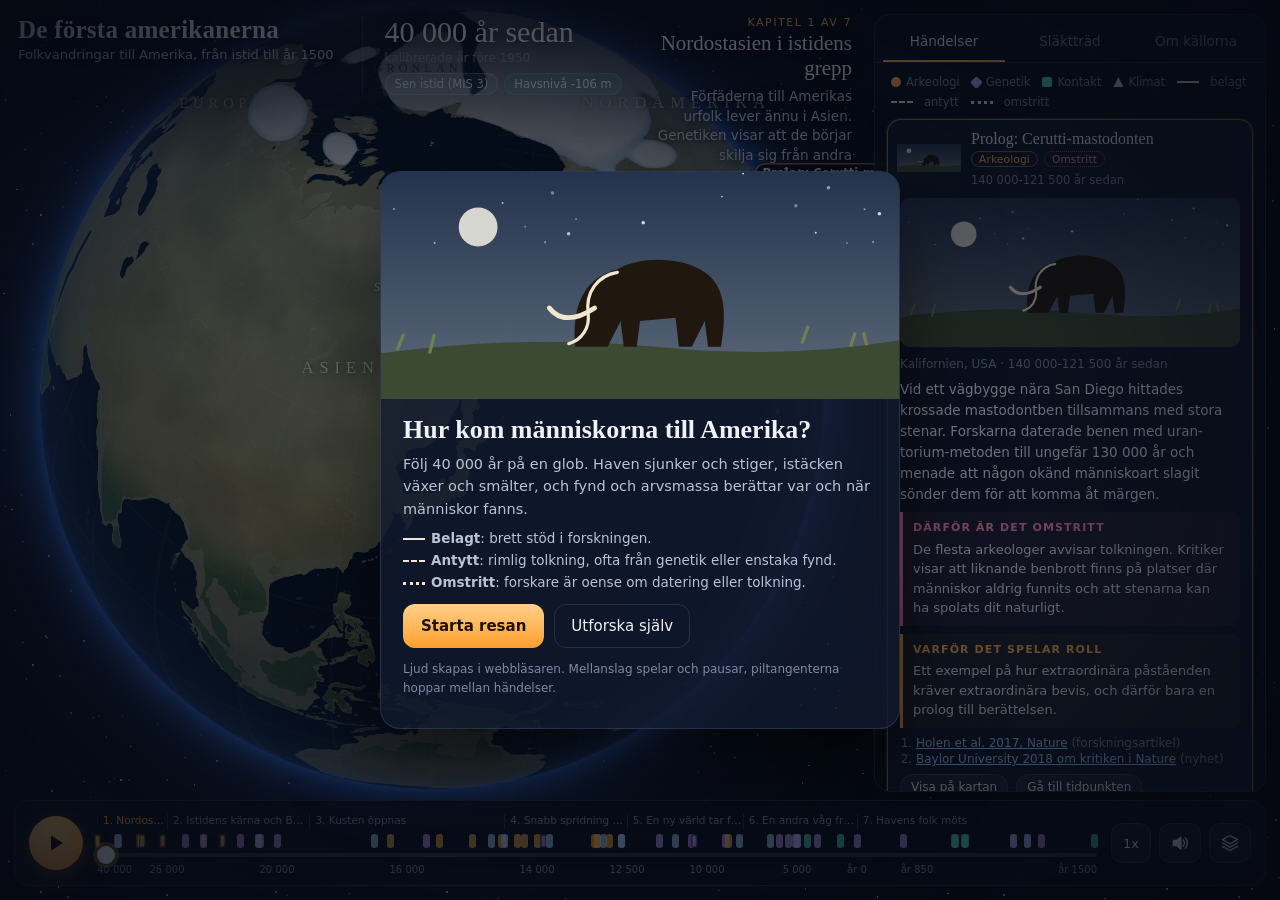
==== forsta-amerikanerna/index.html @ 3201d4d5 "Add "De första amerikanerna": interactive globe and timeline of the peopling of the Americas A self-" ====
<!doctype html>
<html lang="sv">
<head>
  <meta charset="utf-8">
  <meta name="viewport" content="width=device-width, initial-scale=1, viewport-fit=cover">
  <title>De första amerikanerna - folkvandringar till Amerika från istid till år 1500</title>
  <meta name="description" content="Interaktiv glob och tidslinje: hur människor kom till Amerika enligt arkeologi och genetik, från de äldsta omstridda spåren till år 1500.">
  <meta name="theme-color" content="#060a14">
  <link rel="stylesheet" href="css/style.css">
</head>
<body>
  <div id="stage" aria-hidden="true">
    <canvas id="globe"></canvas>
    <canvas id="overlay"></canvas>
  </div>
  <div id="nogl" class="nogl" hidden>
    <p>Den här webbläsaren kan inte visa globen (WebGL saknas). Tidslinjen, händelserna och släktträdet fungerar ändå.</p>
  </div>

  <header id="hud">
    <div class="brand">
      <h1>De första amerikanerna</h1>
      <p class="sub">Folkvandringar till Amerika, från istid till år 1500</p>
    </div>
    <div class="now" aria-live="off">
      <div class="now-big" id="nowBig">40 000 år sedan</div>
      <div class="now-small" id="nowSmall"></div>
      <div class="chips">
        <span class="chip" id="climateChip">Istid</span>
        <span class="chip sea" id="seaChip" title="Havsnivå jämfört med i dag (global medelnivå, förenklad kurva)">Hav -75 m</span>
      </div>
    </div>
    <div class="chapter" id="chapterBox">
      <div class="chapter-k" id="chapterNo">Kapitel 1 av 7</div>
      <div class="chapter-title" id="chapterTitle"></div>
      <p class="chapter-lead" id="chapterLead"></p>
    </div>
  </header>

  <aside id="panel" aria-label="Händelser, släktträd och källor">
    <div class="grip" id="grip" role="button" tabindex="0" aria-label="Visa eller dölj panelen"><span></span></div>
    <nav class="tabs" role="tablist">
      <button role="tab" id="tab-events" aria-selected="true" aria-controls="pane-events">Händelser</button>
      <button role="tab" id="tab-tree" aria-selected="false" aria-controls="pane-tree">Släktträd</button>
      <button role="tab" id="tab-about" aria-selected="false" aria-controls="pane-about">Om källorna</button>
    </nav>
    <section id="pane-events" role="tabpanel" aria-labelledby="tab-events" class="pane">
      <div class="legend-mini" id="legendMini"></div>
      <ol class="cards" id="cards"></ol>
    </section>
    <section id="pane-tree" role="tabpanel" aria-labelledby="tab-tree" class="pane" hidden>
      <p class="pane-intro">Släktträdet bygger på forntida och nutida arvsmassa. Linjerna växer fram i takt med tiden. Pilar visar inblandning mellan grupper. Heldragen linje = belagt, streckad = antytt, prickad = omstritt.</p>
      <div id="tree"></div>
      <div id="treeNotes" class="tree-notes"></div>
    </section>
    <section id="pane-about" role="tabpanel" aria-labelledby="tab-about" class="pane" hidden>
      <div id="about"></div>
    </section>
  </aside>

  <footer id="dock">
    <button id="play" class="play" aria-label="Spela upp">
      <svg viewBox="0 0 24 24" class="i-play"><path d="M7 4.5v15l12-7.5z"/></svg>
      <svg viewBox="0 0 24 24" class="i-pause"><path d="M6.5 4.5h4v15h-4zM13.5 4.5h4v15h-4z"/></svg>
    </button>
    <div class="timeline">
      <div class="chapter-band" id="chapterBand"></div>
      <div class="markers" id="markers"></div>
      <input type="range" id="scrub" min="0" max="10000" step="1" value="0" aria-label="Tid">
      <div class="ticks" id="ticks"></div>
    </div>
    <div class="controls">
      <button id="speed" class="ctl" aria-label="Uppspelningshastighet">1x</button>
      <button id="sound" class="ctl" aria-pressed="true" aria-label="Ljud">
        <svg viewBox="0 0 24 24"><path d="M4 9h4l5-4v14l-5-4H4z"/><path class="w" d="M16 8.5c1.6 1.6 1.6 5.4 0 7M18.5 6c3 3 3 9 0 12"/></svg>
      </button>
      <button id="layersBtn" class="ctl" aria-haspopup="true" aria-expanded="false" aria-label="Lager">
        <svg viewBox="0 0 24 24"><path d="M12 3l9 5-9 5-9-5zM3 12l9 5 9-5M3 16l9 5 9-5"/></svg>
      </button>
      <button id="follow" class="ctl follow" hidden aria-label="Följ berättelsen">Följ</button>
    </div>
  </footer>

  <div id="layers" class="popover" hidden>
    <div class="pop-title">Visa på kartan</div>
    <label><input type="checkbox" data-layer="arkeologi" checked> <i class="k k-ark"></i> Arkeologi</label>
    <label><input type="checkbox" data-layer="genetik" checked> <i class="k k-gen"></i> Genetik</label>
    <label><input type="checkbox" data-layer="kontakt" checked> <i class="k k-kon"></i> Sena kontakter</label>
    <label><input type="checkbox" data-layer="miljo" checked> <i class="k k-mil"></i> Klimat och miljö</label>
    <label><input type="checkbox" data-layer="routes" checked> Rutter och pilar</label>
    <label><input type="checkbox" data-layer="ice" checked> Istäcken</label>
    <label><input type="checkbox" data-layer="labels" checked> Namn på kartan</label>
    <label><input type="checkbox" data-layer="grid" checked> Gradnät</label>
    <label><input type="checkbox" data-layer="dwell" checked> Sakta in vid händelser</label>
  </div>

  <div id="intro" class="intro" role="dialog" aria-modal="true" aria-labelledby="introTitle">
    <div class="intro-card">
      <div class="intro-art" id="introArt"></div>
      <h2 id="introTitle">Hur kom människorna till Amerika?</h2>
      <p>Följ 40 000 år på en glob. Haven sjunker och stiger, istäcken växer och smälter, och fynd och arvsmassa berättar var och när människor fanns.</p>
      <ul class="intro-keys">
        <li><span class="st st-belagt"></span><b>Belagt</b>: brett stöd i forskningen.</li>
        <li><span class="st st-antytt"></span><b>Antytt</b>: rimlig tolkning, ofta från genetik eller enstaka fynd.</li>
        <li><span class="st st-omstritt"></span><b>Omstritt</b>: forskare är oense om datering eller tolkning.</li>
      </ul>
      <div class="intro-actions">
        <button id="start" class="primary">Starta resan</button>
        <button id="explore" class="ghost">Utforska själv</button>
      </div>
      <p class="intro-note">Ljud skapas i webbläsaren. Mellanslag spelar och pausar, piltangenterna hoppar mellan händelser.</p>
    </div>
  </div>

  <div id="toast" class="toast" aria-hidden="true"></div>
  <div id="live" class="sr-only" aria-live="polite"></div>

  <script src="data/geo.js"></script>
  <script src="data/events.js"></script>
  <script src="js/time.js"></script>
  <script src="js/ice.js"></script>
  <script src="js/camera.js"></script>
  <script src="js/story.js"></script>
  <script src="js/globe.js"></script>
  <script src="js/overlay.js"></script>
  <script src="js/art.js"></script>
  <script src="js/audio.js"></script>
  <script src="js/tree.js"></script>
  <script src="js/ui.js"></script>
  <script src="js/main.js"></script>
</body>
</html>
---- forsta-amerikanerna/css/style.css ----
/* De första amerikanerna - stil. Inga externa typsnitt: systemets serif och sans. */
:root {
  --bg: #060a14;
  --ink: #eef1f7;
  --ink-2: #b9c3d6;
  --ink-3: #7f8aa3;
  --line: rgba(190, 205, 235, 0.14);
  --glass: rgba(10, 16, 30, 0.72);
  --glass-2: rgba(18, 26, 46, 0.82);
  --amber: #ffb44d;
  --violet: #c4a3ff;
  --teal: #52e3c6;
  --ice: #a8dcff;
  --pink: #ff8fb8;
  --sand: #f1e6cf;
  --serif: "Iowan Old Style", "Palatino Linotype", Palatino, "Book Antiqua", Georgia, serif;
  --sans: system-ui, -apple-system, "Segoe UI", Roboto, "Helvetica Neue", Arial, sans-serif;
  --panel-w: 392px;
  --dock-h: 86px;
  --radius: 16px;
}
* { box-sizing: border-box; }
[hidden] { display: none !important; }
html, body { margin: 0; height: 100%; background: var(--bg); color: var(--ink); font-family: var(--sans); overflow: hidden; }
button { font: inherit; color: inherit; }
a { color: #9fd0ff; }
.sr-only { position: absolute; width: 1px; height: 1px; overflow: hidden; clip: rect(0 0 0 0); white-space: nowrap; }

#stage { position: fixed; inset: 0; touch-action: none; }
body::before { content: ""; position: fixed; left: 0; right: 0; top: 0; height: 170px; z-index: 4; pointer-events: none;
  background: linear-gradient(180deg, rgba(4,7,15,0.78), rgba(4,7,15,0.45) 55%, rgba(4,7,15,0)); }
#stage canvas { position: absolute; inset: 0; width: 100%; height: 100%; display: block; }
#overlay { cursor: grab; }
#overlay.dragging { cursor: grabbing; }
.nogl { position: fixed; left: 20px; top: 40%; max-width: 420px; background: var(--glass); padding: 16px; border-radius: var(--radius); }

/* ---------- HUD ---------- */
#hud {
  position: fixed; left: 18px; top: 16px; right: calc(var(--panel-w) + 36px);
  display: grid; grid-template-columns: auto auto 1fr; gap: 14px 28px; align-items: start;
  pointer-events: none; z-index: 5;
}
.brand h1 { font-family: var(--serif); font-weight: 600; font-size: 25px; letter-spacing: 0.01em; margin: 0; text-shadow: 0 2px 14px rgba(0,0,0,0.8); }
.brand .sub { margin: 3px 0 0; color: var(--ink-2); font-size: 13px; text-shadow: 0 1px 8px rgba(0,0,0,0.9); }
.now { padding-left: 22px; border-left: 1px solid var(--line); }
.now-big { font-family: var(--serif); font-size: 30px; line-height: 1.05; font-variant-numeric: tabular-nums; text-shadow: 0 2px 14px rgba(0,0,0,0.8); white-space: nowrap; }
.now-small { color: var(--ink-3); font-size: 12px; margin-top: 3px; }
.chips { display: flex; gap: 6px; margin-top: 8px; flex-wrap: wrap; }
.chip { font-size: 11.5px; padding: 3px 9px; border-radius: 99px; background: rgba(168,220,255,0.12); border: 1px solid rgba(168,220,255,0.3); color: #d7ecff; white-space: nowrap; }
.chip.warm { background: rgba(255,180,77,0.12); border-color: rgba(255,180,77,0.35); color: #ffe1b3; }
.chip.cool { background: rgba(196,163,255,0.12); border-color: rgba(196,163,255,0.35); color: #e8dcff; }
.chip.sea { background: rgba(82,227,198,0.10); border-color: rgba(82,227,198,0.3); color: #c8fff3; }
.chapter { justify-self: end; max-width: 420px; text-align: right; }
.chapter-k { font-size: 11px; letter-spacing: 0.14em; text-transform: uppercase; color: var(--amber); }
.chapter-title { font-family: var(--serif); font-size: 21px; margin-top: 2px; text-shadow: 0 2px 12px rgba(0,0,0,0.85); }
.chapter-lead { margin: 6px 0 0; font-size: 13.5px; line-height: 1.45; color: var(--ink-2); text-shadow: 0 1px 8px rgba(0,0,0,0.95); }
.chapter.flash .chapter-title { animation: flash 1.6s ease; }
@keyframes flash { 0% { opacity: 0; transform: translateY(6px); } 100% { opacity: 1; transform: none; } }

/* ---------- Panel ---------- */
#panel {
  position: fixed; top: 14px; right: 14px; bottom: calc(var(--dock-h) + 22px); width: var(--panel-w);
  background: var(--glass); backdrop-filter: blur(14px) saturate(1.2); -webkit-backdrop-filter: blur(14px) saturate(1.2);
  border: 1px solid var(--line); border-radius: var(--radius); display: flex; flex-direction: column; z-index: 6;
  box-shadow: 0 20px 60px rgba(0,0,0,0.45);
}
.grip { display: none; }
.tabs { display: flex; gap: 4px; padding: 8px 8px 0; border-bottom: 1px solid var(--line); }
.tabs button { flex: 1; background: none; border: 0; padding: 10px 6px 11px; font-size: 13.5px; color: var(--ink-3); border-bottom: 2px solid transparent; cursor: pointer; }
.tabs button[aria-selected="true"] { color: var(--ink); border-bottom-color: var(--amber); }
.pane { overflow-y: auto; padding: 12px 12px 18px; flex: 1; scrollbar-width: thin; scrollbar-color: rgba(255,255,255,0.2) transparent; }
.pane-intro { font-size: 13px; color: var(--ink-2); line-height: 1.5; margin: 2px 4px 10px; }

.legend-mini { display: flex; flex-wrap: wrap; gap: 6px 12px; font-size: 11.5px; color: var(--ink-3); margin: 0 4px 10px; }
.legend-mini span { display: inline-flex; align-items: center; gap: 5px; }
.k { display: inline-block; width: 10px; height: 10px; border-radius: 50%; vertical-align: -1px; }
.k-ark { background: var(--amber); }
.k-gen { background: var(--violet); transform: rotate(45deg); border-radius: 2px; width: 9px; height: 9px; }
.k-kon { background: var(--teal); border-radius: 2px; }
.k-mil { background: var(--ice); clip-path: polygon(50% 0, 100% 100%, 0 100%); border-radius: 0; }
.st { display: inline-block; width: 22px; height: 0; border-top: 2px solid var(--sand); vertical-align: middle; margin-right: 6px; }
.st-antytt { border-top-style: dashed; }
.st-omstritt { border-top-style: dotted; border-top-width: 3px; }

.cards { list-style: none; margin: 0; padding: 0; display: flex; flex-direction: column; gap: 10px; }
.card { background: var(--glass-2); border: 1px solid var(--line); border-radius: 14px; overflow: hidden; transition: border-color .3s, box-shadow .3s, opacity .3s; }
.card.latest { border-color: rgba(255,180,77,0.55); box-shadow: 0 0 0 1px rgba(255,180,77,0.18), 0 10px 30px rgba(0,0,0,0.35); }
.card.sel { border-color: rgba(159,208,255,0.75); }
.card.enter { animation: enter .7s cubic-bezier(.2,.8,.2,1); }
@keyframes enter { from { opacity: 0; transform: translateY(-10px) scale(.98); } to { opacity: 1; transform: none; } }
.card-head { display: grid; grid-template-columns: 64px 1fr; gap: 10px; padding: 9px; cursor: pointer; align-items: center; background: none; border: 0; width: 100%; text-align: left; }
.card-head .thumb { width: 64px; height: 44px; border-radius: 8px; overflow: hidden; }
.card-head .thumb svg { width: 100%; height: 100%; display: block; }
.card-title { font-family: var(--serif); font-size: 16px; line-height: 1.2; }
.card-meta { font-size: 11.5px; color: var(--ink-3); margin-top: 3px; display: flex; gap: 6px; flex-wrap: wrap; align-items: center; }
.badge { font-size: 10.5px; padding: 1px 7px; border-radius: 99px; border: 1px solid; letter-spacing: 0.02em; white-space: nowrap; }
.b-arkeologi { color: var(--amber); border-color: rgba(255,180,77,0.45); }
.b-genetik { color: var(--violet); border-color: rgba(196,163,255,0.45); }
.b-kontakt { color: var(--teal); border-color: rgba(82,227,198,0.45); }
.b-miljo { color: var(--ice); border-color: rgba(168,220,255,0.45); }
.b-belagt { color: #d8f5d0; border-color: rgba(160,230,150,0.45); }
.b-antytt { color: #ffe1a8; border-color: rgba(255,225,168,0.45); border-style: dashed; }
.b-omstritt { color: var(--pink); border-color: rgba(255,143,184,0.5); border-style: dotted; }
.card-body { padding: 0 12px 12px; display: none; }
.card.open .card-body { display: block; }
.card-body .art-wrap { border-radius: 10px; overflow: hidden; margin: 2px 0 10px; }
.card-body .art-wrap svg { display: block; width: 100%; height: auto; }
.card-body p { font-size: 13.5px; line-height: 1.55; color: var(--ink); margin: 0 0 8px; }
.card-body .place { color: var(--ink-3); font-size: 12px; margin-bottom: 8px; }
.debate, .why { font-size: 13px; line-height: 1.5; }
.debate { border-left: 3px solid var(--pink); background: rgba(255,143,184,0.07); padding: 8px 10px; border-radius: 0 8px 8px 0; margin: 4px 0 8px; }
.debate b, .why b { font-size: 11px; text-transform: uppercase; letter-spacing: 0.1em; display: block; margin-bottom: 3px; }
.debate b { color: var(--pink); }
.why { border-left: 3px solid var(--amber); background: rgba(255,180,77,0.06); padding: 8px 10px; border-radius: 0 8px 8px 0; margin: 4px 0 8px; }
.why b { color: var(--amber); }
.sources { font-size: 12px; color: var(--ink-3); margin: 6px 0 0; padding-left: 16px; }
.sources li { margin: 2px 0; }
.card-actions { display: flex; gap: 8px; margin-top: 8px; }
.card-actions button { font-size: 12px; background: rgba(255,255,255,0.06); border: 1px solid var(--line); border-radius: 99px; padding: 5px 10px; cursor: pointer; }
.empty { color: var(--ink-3); font-size: 13px; padding: 10px 4px; }
.future-hint { font-size: 12px; color: var(--ink-3); padding: 6px 4px 0; }

/* Släktträd */
.tree-svg { width: 100%; height: auto; display: block; }
.tree-grid { stroke: rgba(255,255,255,0.06); }
.tree-tick { fill: var(--ink-3); font-size: 10px; font-family: var(--sans); }
.tree-cursor { stroke: var(--amber); stroke-width: 1.5; stroke-dasharray: 3 3; }
.tree-line { stroke-width: 3; stroke-linecap: round; transition: opacity .4s; }
.tree-label { font-size: 10.5px; font-family: var(--sans); font-weight: 600; paint-order: stroke; stroke: #0b1222; stroke-width: 3px; transition: opacity .4s; }
.tree-admix { fill: none; stroke: var(--sand); stroke-width: 1.4; opacity: 0.9; transition: opacity .4s; }
.tree-admix-label { fill: var(--sand); font-size: 10px; font-family: var(--sans); transition: opacity .4s; paint-order: stroke; stroke: #0b1222; stroke-width: 3px; }
.tree-node { transition: opacity .4s; }
.tree-notes { font-size: 12.5px; color: var(--ink-2); line-height: 1.5; margin-top: 10px; }
.tree-notes p { margin: 0 0 8px; }

/* Om */
#about h3 { font-family: var(--serif); font-weight: 600; font-size: 17px; margin: 14px 0 6px; }
#about p, #about li { font-size: 13px; line-height: 1.55; color: var(--ink-2); }
#about ol, #about ul { padding-left: 18px; }
#about .srcs li { margin-bottom: 4px; }

/* ---------- Dock ---------- */
#dock {
  position: fixed; left: 14px; right: 14px; bottom: 14px; height: var(--dock-h);
  background: var(--glass); backdrop-filter: blur(14px); -webkit-backdrop-filter: blur(14px);
  border: 1px solid var(--line); border-radius: var(--radius); display: flex; align-items: center; gap: 14px; padding: 0 14px; z-index: 7;
}
.play { width: 54px; height: 54px; flex: 0 0 54px; border-radius: 50%; border: 0; background: radial-gradient(circle at 35% 30%, #ffd08a, #ff9f2e); color: #1d1206; cursor: pointer; display: grid; place-items: center; box-shadow: 0 6px 24px rgba(255,160,50,0.35); }
.play svg { width: 24px; height: 24px; fill: currentColor; }
.play .i-pause { display: none; }
.play.playing .i-play { display: none; }
.play.playing .i-pause { display: block; }
.timeline { position: relative; flex: 1; height: 62px; }
.chapter-band { position: absolute; left: 0; right: 0; top: 2px; height: 16px; display: flex; }
.chapter-band div { border-left: 1px solid rgba(255,255,255,0.14); font-size: 10.5px; color: var(--ink-3); padding-left: 5px; overflow: hidden; white-space: nowrap; text-overflow: ellipsis; cursor: pointer; }
.chapter-band div.on { color: var(--amber); }
.markers { position: absolute; left: 0; right: 0; top: 22px; height: 14px; }
.markers button { position: absolute; top: 0; width: 7px; height: 14px; margin-left: -3.5px; border: 0; padding: 0; border-radius: 3px; cursor: pointer; opacity: 0.75; }
.markers button:hover, .markers button:focus-visible { opacity: 1; transform: scaleY(1.25); }
.markers button.past { opacity: 0.95; }
#scrub { position: absolute; left: 0; right: 0; top: 34px; width: 100%; margin: 0; height: 18px; background: none; -webkit-appearance: none; appearance: none; cursor: pointer; }
#scrub::-webkit-slider-runnable-track { height: 4px; border-radius: 4px; background: linear-gradient(90deg, var(--amber) var(--p, 0%), rgba(255,255,255,0.14) var(--p, 0%)); }
#scrub::-moz-range-track { height: 4px; border-radius: 4px; background: rgba(255,255,255,0.14); }
#scrub::-moz-range-progress { height: 4px; border-radius: 4px; background: var(--amber); }
#scrub::-webkit-slider-thumb { -webkit-appearance: none; width: 18px; height: 18px; border-radius: 50%; background: #fff; margin-top: -7px; box-shadow: 0 0 0 4px rgba(255,180,77,0.35); }
#scrub::-moz-range-thumb { width: 18px; height: 18px; border-radius: 50%; background: #fff; border: 0; box-shadow: 0 0 0 4px rgba(255,180,77,0.35); }
#scrub:focus-visible::-webkit-slider-thumb { box-shadow: 0 0 0 4px #9fd0ff; }
.ticks { position: absolute; left: 0; right: 0; top: 52px; height: 12px; font-size: 10px; color: var(--ink-3); }
.ticks span { position: absolute; transform: translateX(-50%); white-space: nowrap; }
.controls { display: flex; gap: 8px; align-items: center; }
.ctl { min-width: 40px; height: 40px; border-radius: 12px; border: 1px solid var(--line); background: rgba(255,255,255,0.05); cursor: pointer; display: grid; place-items: center; padding: 0 10px; font-size: 13px; }
.ctl svg { width: 20px; height: 20px; fill: none; stroke: currentColor; stroke-width: 1.7; stroke-linejoin: round; stroke-linecap: round; }
#sound svg path:first-child { fill: currentColor; }
#sound[aria-pressed="false"] .w { opacity: 0.15; }
.ctl.follow { background: rgba(159,208,255,0.12); border-color: rgba(159,208,255,0.45); color: #d8ecff; }
button:focus-visible, .ctl:focus-visible, .tabs button:focus-visible { outline: 2px solid #9fd0ff; outline-offset: 2px; }

.popover { position: fixed; right: 18px; bottom: calc(var(--dock-h) + 26px); background: var(--glass-2); border: 1px solid var(--line); border-radius: 14px; padding: 12px 14px; z-index: 9; display: flex; flex-direction: column; gap: 7px; font-size: 13.5px; backdrop-filter: blur(14px); -webkit-backdrop-filter: blur(14px); }
.popover[hidden] { display: none; }
.pop-title { font-size: 11px; text-transform: uppercase; letter-spacing: 0.12em; color: var(--ink-3); margin-bottom: 2px; }
.popover label { display: flex; gap: 8px; align-items: center; cursor: pointer; }

/* ---------- Intro ---------- */
.intro { position: fixed; inset: 0; display: grid; place-items: center; background: radial-gradient(ellipse at center, rgba(6,10,20,0.35), rgba(6,10,20,0.85)); z-index: 20; padding: 18px; }
.intro[hidden] { display: none; }
.intro-card { max-width: 520px; background: var(--glass-2); border: 1px solid var(--line); border-radius: 20px; padding: 0 0 20px; overflow: hidden; box-shadow: 0 30px 90px rgba(0,0,0,0.6); }
.intro-art svg { display: block; width: 100%; height: auto; }
.intro-card h2 { font-family: var(--serif); font-weight: 600; font-size: 26px; margin: 16px 22px 8px; }
.intro-card p { margin: 0 22px 10px; color: var(--ink-2); line-height: 1.55; font-size: 14.5px; }
.intro-keys { list-style: none; padding: 0; margin: 6px 22px 14px; font-size: 13.5px; color: var(--ink-2); display: grid; gap: 6px; }
.intro-actions { display: flex; gap: 10px; margin: 0 22px 12px; }
.primary { background: linear-gradient(180deg, #ffd08a, #ff9f2e); color: #1d1206; border: 0; border-radius: 12px; padding: 12px 18px; font-weight: 600; cursor: pointer; font-size: 15px; }
.ghost { background: none; border: 1px solid var(--line); color: var(--ink); border-radius: 12px; padding: 12px 16px; cursor: pointer; font-size: 15px; }
.intro-note { font-size: 12px !important; color: var(--ink-3) !important; }

.toast { position: fixed; left: 50%; top: 50%; transform: translate(-50%, -50%) scale(.96); background: rgba(8,14,26,0.82); border: 1px solid var(--line); border-radius: 16px; padding: 16px 22px; z-index: 8; pointer-events: none; opacity: 0; transition: opacity .6s, transform .6s; text-align: center; max-width: min(520px, 86vw); }
.toast.show { opacity: 1; transform: translate(-50%, -50%) scale(1); }
.toast .t-k { font-size: 11px; letter-spacing: 0.14em; text-transform: uppercase; color: var(--amber); }
.toast .t-t { font-family: var(--serif); font-size: 24px; margin-top: 4px; }

/* ---------- Mobil ---------- */
@media (max-width: 900px) {
  :root { --dock-h: 74px; }
  #hud { left: 12px; right: 12px; top: max(10px, env(safe-area-inset-top)); grid-template-columns: 1fr auto; gap: 4px 12px; }
  .brand h1 { font-size: 18px; }
  .brand .sub { display: none; }
  .now { padding-left: 0; border-left: 0; text-align: right; }
  .now-big { font-size: 21px; }
  .now-small { font-size: 11px; }
  .chips { justify-content: flex-end; }
  .chapter { grid-column: 1 / -1; justify-self: start; text-align: left; max-width: none; }
  .chapter-title { font-size: 16px; }
  .chapter-lead { display: none; }
  #panel { top: auto; left: 8px; right: 8px; width: auto; bottom: calc(var(--dock-h) + 14px); height: 34vh; border-radius: 18px; transition: height .35s cubic-bezier(.2,.8,.2,1); }
  #panel.collapsed { height: 64px; }
  #panel.expanded { height: calc(100vh - var(--dock-h) - 120px); }
  .grip { display: block; padding: 7px 0 0; cursor: pointer; }
  .grip span { display: block; width: 42px; height: 4px; border-radius: 4px; background: rgba(255,255,255,0.28); margin: 0 auto; }
  .tabs button { padding: 6px 4px 8px; font-size: 13px; }
  #dock { left: 8px; right: 8px; bottom: max(8px, env(safe-area-inset-bottom)); gap: 10px; padding: 0 10px; }
  .play { width: 48px; height: 48px; flex-basis: 48px; }
  .chapter-band { display: none; }
  .markers { top: 8px; }
  #scrub { top: 22px; }
  .ticks { top: 42px; }
  .ticks span.minor, .ticks span.nomob { display: none; }
  #speed { display: none; }
  .ctl { min-width: 36px; height: 36px; padding: 0 8px; }
  .popover { right: 10px; }
}
@media (prefers-reduced-motion: reduce) {
  .card.enter, .chapter.flash .chapter-title { animation: none; }
}
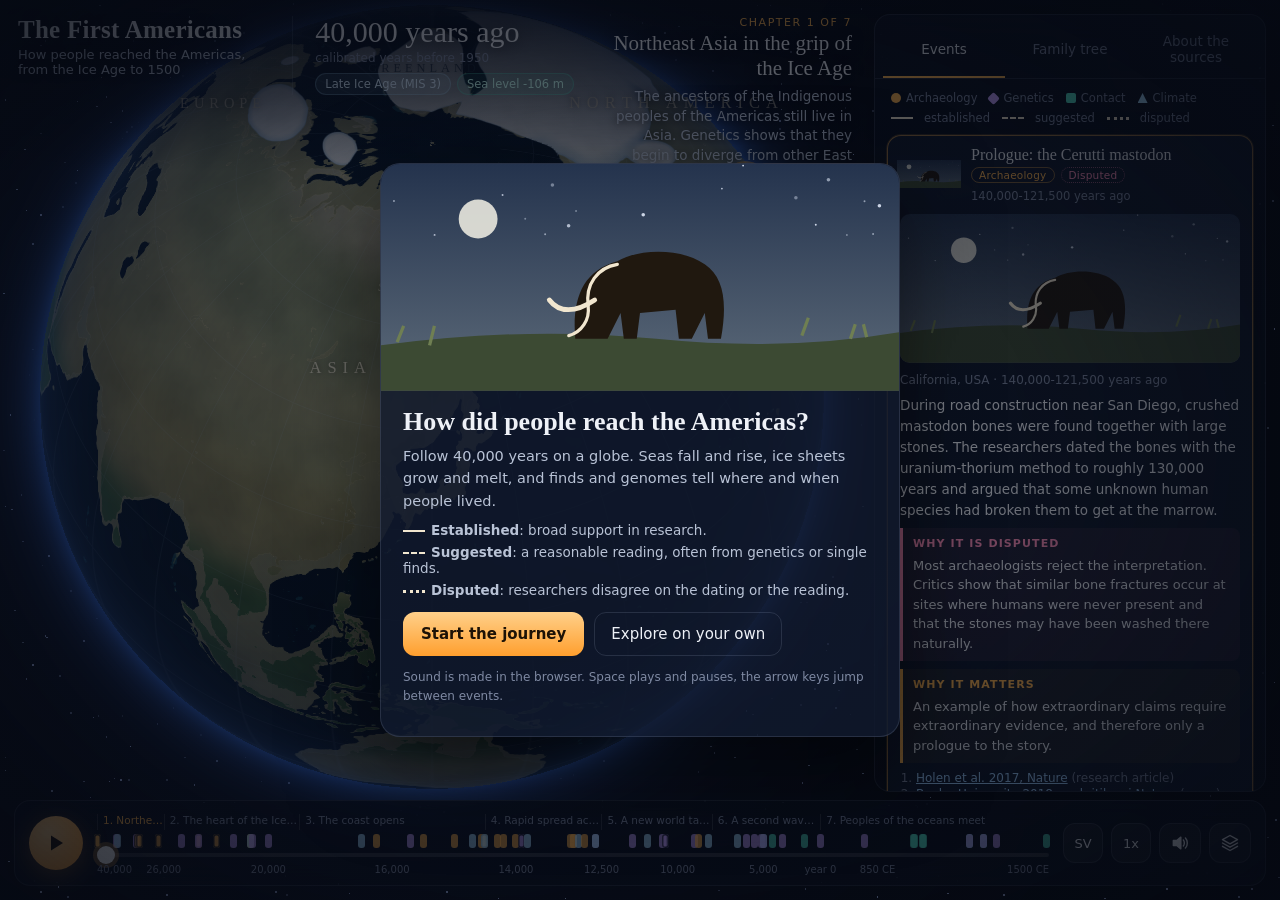
==== commit b9bf9eaf: "English version, licenses, README and public-release preparation - Swedish/English language switch (" ====
--- a/forsta-amerikanerna/index.html
+++ b/forsta-amerikanerna/index.html
@@ -6,6 +6,8 @@
   <title>De första amerikanerna - folkvandringar till Amerika från istid till år 1500</title>
   <meta name="description" content="Interaktiv glob och tidslinje: hur människor kom till Amerika enligt arkeologi och genetik, från de äldsta omstridda spåren till år 1500.">
   <meta name="theme-color" content="#060a14">
+  <meta http-equiv="Content-Security-Policy" content="default-src 'self'; script-src 'self'; style-src 'self'; img-src 'self' data:; media-src 'self' blob:; connect-src 'none'; object-src 'none'; base-uri 'none'; form-action 'none'">
+  <meta name="referrer" content="strict-origin-when-cross-origin">
   <link rel="stylesheet" href="css/style.css">
 </head>
 <body>
@@ -14,20 +16,20 @@
     <canvas id="overlay"></canvas>
   </div>
   <div id="nogl" class="nogl" hidden>
-    <p>Den här webbläsaren kan inte visa globen (WebGL saknas). Tidslinjen, händelserna och släktträdet fungerar ändå.</p>
+    <p data-i18n="nogl">Den här webbläsaren kan inte visa globen (WebGL saknas). Tidslinjen, händelserna och släktträdet fungerar ändå.</p>
   </div>
 
   <header id="hud">
     <div class="brand">
-      <h1>De första amerikanerna</h1>
-      <p class="sub">Folkvandringar till Amerika, från istid till år 1500</p>
+      <h1 data-i18n="h1">De första amerikanerna</h1>
+      <p class="sub" data-i18n="sub">Folkvandringar till Amerika, från istid till år 1500</p>
     </div>
     <div class="now" aria-live="off">
       <div class="now-big" id="nowBig">40 000 år sedan</div>
       <div class="now-small" id="nowSmall"></div>
       <div class="chips">
         <span class="chip" id="climateChip">Istid</span>
-        <span class="chip sea" id="seaChip" title="Havsnivå jämfört med i dag (global medelnivå, förenklad kurva)">Hav -75 m</span>
+        <span class="chip sea" id="seaChip" data-i18n-title="sea_title" title="Havsnivå jämfört med i dag (global medelnivå, förenklad kurva)">Hav -75 m</span>
       </div>
     </div>
     <div class="chapter" id="chapterBox">
@@ -37,19 +39,19 @@
     </div>
   </header>
 
-  <aside id="panel" aria-label="Händelser, släktträd och källor">
-    <div class="grip" id="grip" role="button" tabindex="0" aria-label="Visa eller dölj panelen"><span></span></div>
+  <aside id="panel" data-i18n-aria="panel_aria" aria-label="Händelser, släktträd och källor">
+    <div class="grip" id="grip" role="button" tabindex="0" data-i18n-aria="grip_aria" aria-label="Visa eller dölj panelen"><span></span></div>
     <nav class="tabs" role="tablist">
-      <button role="tab" id="tab-events" aria-selected="true" aria-controls="pane-events">Händelser</button>
-      <button role="tab" id="tab-tree" aria-selected="false" aria-controls="pane-tree">Släktträd</button>
-      <button role="tab" id="tab-about" aria-selected="false" aria-controls="pane-about">Om källorna</button>
+      <button role="tab" id="tab-events" aria-selected="true" aria-controls="pane-events" data-i18n="tab_events">Händelser</button>
+      <button role="tab" id="tab-tree" aria-selected="false" aria-controls="pane-tree" data-i18n="tab_tree">Släktträd</button>
+      <button role="tab" id="tab-about" aria-selected="false" aria-controls="pane-about" data-i18n="tab_about">Om källorna</button>
     </nav>
     <section id="pane-events" role="tabpanel" aria-labelledby="tab-events" class="pane">
       <div class="legend-mini" id="legendMini"></div>
       <ol class="cards" id="cards"></ol>
     </section>
     <section id="pane-tree" role="tabpanel" aria-labelledby="tab-tree" class="pane" hidden>
-      <p class="pane-intro">Släktträdet bygger på forntida och nutida arvsmassa. Linjerna växer fram i takt med tiden. Pilar visar inblandning mellan grupper. Heldragen linje = belagt, streckad = antytt, prickad = omstritt.</p>
+      <p class="pane-intro" data-i18n="tree_intro">Släktträdet bygger på forntida och nutida arvsmassa. Linjerna växer fram i takt med tiden. Pilar visar inblandning mellan grupper. Heldragen linje = belagt, streckad = antytt, prickad = omstritt.</p>
       <div id="tree"></div>
       <div id="treeNotes" class="tree-notes"></div>
     </section>
@@ -59,56 +61,57 @@
   </aside>
 
   <footer id="dock">
-    <button id="play" class="play" aria-label="Spela upp">
+    <button id="play" class="play" data-i18n-aria="play" aria-label="Spela upp">
       <svg viewBox="0 0 24 24" class="i-play"><path d="M7 4.5v15l12-7.5z"/></svg>
       <svg viewBox="0 0 24 24" class="i-pause"><path d="M6.5 4.5h4v15h-4zM13.5 4.5h4v15h-4z"/></svg>
     </button>
     <div class="timeline">
       <div class="chapter-band" id="chapterBand"></div>
       <div class="markers" id="markers"></div>
-      <input type="range" id="scrub" min="0" max="10000" step="1" value="0" aria-label="Tid">
+      <input type="range" id="scrub" min="0" max="10000" step="1" value="0" data-i18n-aria="time" aria-label="Tid">
       <div class="ticks" id="ticks"></div>
     </div>
     <div class="controls">
-      <button id="speed" class="ctl" aria-label="Uppspelningshastighet">1x</button>
-      <button id="sound" class="ctl" aria-pressed="true" aria-label="Ljud">
+      <button id="lang" class="ctl" data-i18n="lang_btn" data-i18n-aria="lang_aria" aria-label="Switch to English">EN</button>
+      <button id="speed" class="ctl" data-i18n-aria="speed" aria-label="Uppspelningshastighet">1x</button>
+      <button id="sound" class="ctl" aria-pressed="true" data-i18n-aria="sound" aria-label="Ljud">
         <svg viewBox="0 0 24 24"><path d="M4 9h4l5-4v14l-5-4H4z"/><path class="w" d="M16 8.5c1.6 1.6 1.6 5.4 0 7M18.5 6c3 3 3 9 0 12"/></svg>
       </button>
-      <button id="layersBtn" class="ctl" aria-haspopup="true" aria-expanded="false" aria-label="Lager">
+      <button id="layersBtn" class="ctl" aria-haspopup="true" aria-expanded="false" data-i18n-aria="layers" aria-label="Lager">
         <svg viewBox="0 0 24 24"><path d="M12 3l9 5-9 5-9-5zM3 12l9 5 9-5M3 16l9 5 9-5"/></svg>
       </button>
-      <button id="follow" class="ctl follow" hidden aria-label="Följ berättelsen">Följ</button>
+      <button id="follow" class="ctl follow" hidden data-i18n="follow" data-i18n-aria="follow_aria" aria-label="Följ berättelsen">Följ</button>
     </div>
   </footer>
 
   <div id="layers" class="popover" hidden>
-    <div class="pop-title">Visa på kartan</div>
-    <label><input type="checkbox" data-layer="arkeologi" checked> <i class="k k-ark"></i> Arkeologi</label>
-    <label><input type="checkbox" data-layer="genetik" checked> <i class="k k-gen"></i> Genetik</label>
-    <label><input type="checkbox" data-layer="kontakt" checked> <i class="k k-kon"></i> Sena kontakter</label>
-    <label><input type="checkbox" data-layer="miljo" checked> <i class="k k-mil"></i> Klimat och miljö</label>
-    <label><input type="checkbox" data-layer="routes" checked> Rutter och pilar</label>
-    <label><input type="checkbox" data-layer="ice" checked> Istäcken</label>
-    <label><input type="checkbox" data-layer="labels" checked> Namn på kartan</label>
-    <label><input type="checkbox" data-layer="grid" checked> Gradnät</label>
-    <label><input type="checkbox" data-layer="dwell" checked> Sakta in vid händelser</label>
+    <div class="pop-title" data-i18n="layers_title">Visa på kartan</div>
+    <label><input type="checkbox" data-layer="arkeologi" checked> <i class="k k-ark"></i> <span data-i18n="l_ark">Arkeologi</span></label>
+    <label><input type="checkbox" data-layer="genetik" checked> <i class="k k-gen"></i> <span data-i18n="l_gen">Genetik</span></label>
+    <label><input type="checkbox" data-layer="kontakt" checked> <i class="k k-kon"></i> <span data-i18n="l_kon">Sena kontakter</span></label>
+    <label><input type="checkbox" data-layer="miljo" checked> <i class="k k-mil"></i> <span data-i18n="l_mil">Klimat och miljö</span></label>
+    <label><input type="checkbox" data-layer="routes" checked> <span data-i18n="l_routes">Rutter och pilar</span></label>
+    <label><input type="checkbox" data-layer="ice" checked> <span data-i18n="l_ice">Istäcken</span></label>
+    <label><input type="checkbox" data-layer="labels" checked> <span data-i18n="l_labels">Namn på kartan</span></label>
+    <label><input type="checkbox" data-layer="grid" checked> <span data-i18n="l_grid">Gradnät</span></label>
+    <label><input type="checkbox" data-layer="dwell" checked> <span data-i18n="l_dwell">Sakta in vid händelser</span></label>
   </div>
 
   <div id="intro" class="intro" role="dialog" aria-modal="true" aria-labelledby="introTitle">
     <div class="intro-card">
       <div class="intro-art" id="introArt"></div>
-      <h2 id="introTitle">Hur kom människorna till Amerika?</h2>
-      <p>Följ 40 000 år på en glob. Haven sjunker och stiger, istäcken växer och smälter, och fynd och arvsmassa berättar var och när människor fanns.</p>
+      <h2 id="introTitle" data-i18n="intro_title">Hur kom människorna till Amerika?</h2>
+      <p data-i18n="intro_p">Följ 40 000 år på en glob. Haven sjunker och stiger, istäcken växer och smälter, och fynd och arvsmassa berättar var och när människor fanns.</p>
       <ul class="intro-keys">
-        <li><span class="st st-belagt"></span><b>Belagt</b>: brett stöd i forskningen.</li>
-        <li><span class="st st-antytt"></span><b>Antytt</b>: rimlig tolkning, ofta från genetik eller enstaka fynd.</li>
-        <li><span class="st st-omstritt"></span><b>Omstritt</b>: forskare är oense om datering eller tolkning.</li>
+        <li><span class="st st-belagt"></span><span data-i18n-html="key_b"><b>Belagt</b>: brett stöd i forskningen.</span></li>
+        <li><span class="st st-antytt"></span><span data-i18n-html="key_a"><b>Antytt</b>: rimlig tolkning, ofta från genetik eller enstaka fynd.</span></li>
+        <li><span class="st st-omstritt"></span><span data-i18n-html="key_o"><b>Omstritt</b>: forskare är oense om datering eller tolkning.</span></li>
       </ul>
       <div class="intro-actions">
-        <button id="start" class="primary">Starta resan</button>
-        <button id="explore" class="ghost">Utforska själv</button>
+        <button id="start" class="primary" data-i18n="start">Starta resan</button>
+        <button id="explore" class="ghost" data-i18n="explore">Utforska själv</button>
       </div>
-      <p class="intro-note">Ljud skapas i webbläsaren. Mellanslag spelar och pausar, piltangenterna hoppar mellan händelser.</p>
+      <p class="intro-note" data-i18n="intro_note">Ljud skapas i webbläsaren. Mellanslag spelar och pausar, piltangenterna hoppar mellan händelser.</p>
     </div>
   </div>
 
@@ -117,6 +120,7 @@
 
   <script src="data/geo.js"></script>
   <script src="data/events.js"></script>
+  <script src="js/i18n.js"></script>
   <script src="js/time.js"></script>
   <script src="js/ice.js"></script>
   <script src="js/camera.js"></script>
--- a/forsta-amerikanerna/css/style.css
+++ b/forsta-amerikanerna/css/style.css
@@ -41,7 +41,7 @@
   pointer-events: none; z-index: 5;
 }
 .brand h1 { font-family: var(--serif); font-weight: 600; font-size: 25px; letter-spacing: 0.01em; margin: 0; text-shadow: 0 2px 14px rgba(0,0,0,0.8); }
-.brand .sub { margin: 3px 0 0; color: var(--ink-2); font-size: 13px; text-shadow: 0 1px 8px rgba(0,0,0,0.9); }
+.brand .sub { margin: 3px 0 0; color: var(--ink-2); font-size: 13px; text-shadow: 0 1px 8px rgba(0,0,0,0.9); max-width: 300px; }
 .now { padding-left: 22px; border-left: 1px solid var(--line); }
 .now-big { font-family: var(--serif); font-size: 30px; line-height: 1.05; font-variant-numeric: tabular-nums; text-shadow: 0 2px 14px rgba(0,0,0,0.8); white-space: nowrap; }
 .now-small { color: var(--ink-3); font-size: 12px; margin-top: 3px; }
@@ -50,7 +50,7 @@
 .chip.warm { background: rgba(255,180,77,0.12); border-color: rgba(255,180,77,0.35); color: #ffe1b3; }
 .chip.cool { background: rgba(196,163,255,0.12); border-color: rgba(196,163,255,0.35); color: #e8dcff; }
 .chip.sea { background: rgba(82,227,198,0.10); border-color: rgba(82,227,198,0.3); color: #c8fff3; }
-.chapter { justify-self: end; max-width: 420px; text-align: right; }
+.chapter { justify-self: end; max-width: 420px; min-width: 250px; text-align: right; }
 .chapter-k { font-size: 11px; letter-spacing: 0.14em; text-transform: uppercase; color: var(--amber); }
 .chapter-title { font-family: var(--serif); font-size: 21px; margin-top: 2px; text-shadow: 0 2px 12px rgba(0,0,0,0.85); }
 .chapter-lead { margin: 6px 0 0; font-size: 13.5px; line-height: 1.45; color: var(--ink-2); text-shadow: 0 1px 8px rgba(0,0,0,0.95); }
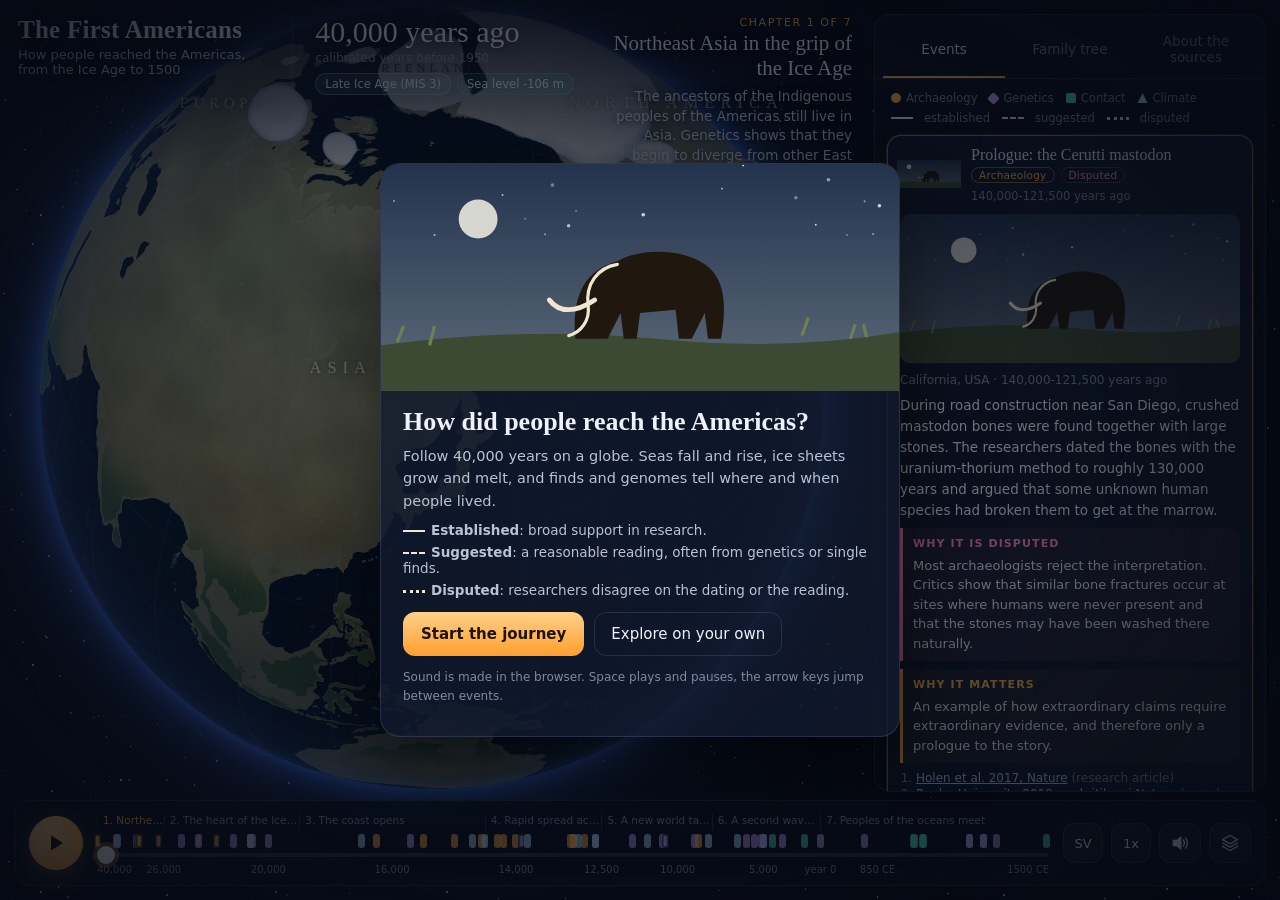
==== commit f705676e: "Film mode for video, renderer tool, Actions note - js/film.js (?film=1): deterministic, frame-by-fra" ====
--- a/forsta-amerikanerna/index.html
+++ b/forsta-amerikanerna/index.html
@@ -116,6 +116,14 @@
   </div>
 
   <div id="toast" class="toast" aria-hidden="true"></div>
+  <div id="film" class="film-layer" hidden aria-hidden="true">
+    <div class="film-caption" id="filmCaption"></div>
+    <div class="film-chapter" id="filmChapter"></div>
+    <div class="film-progress"><div id="filmBar"></div></div>
+    <div class="film-credit" id="filmCredit">fbratten.github.io/interactive-pedagogicals</div>
+    <div class="film-card" id="filmTitle"></div>
+    <div class="film-card" id="filmEnd"></div>
+  </div>
   <div id="live" class="sr-only" aria-live="polite"></div>
 
   <script src="data/geo.js"></script>
@@ -131,6 +139,7 @@
   <script src="js/audio.js"></script>
   <script src="js/tree.js"></script>
   <script src="js/ui.js"></script>
+  <script src="js/film.js"></script>
   <script src="js/main.js"></script>
 </body>
 </html>
--- a/forsta-amerikanerna/css/style.css
+++ b/forsta-amerikanerna/css/style.css
@@ -231,3 +231,38 @@
 @media (prefers-reduced-motion: reduce) {
   .card.enter, .chapter.flash .chapter-title { animation: none; }
 }
+
+/* ---------- Filmläge (?film=1): för inspelning av video ---------- */
+.film-layer { position: fixed; inset: 0; pointer-events: none; z-index: 30; }
+body.film #panel, body.film #dock, body.film #intro, body.film .popover, body.film #toast { display: none !important; }
+body.film .chapter.flash .chapter-title { animation: none; }
+body.film #hud { right: 28px; top: 24px; left: 32px; }
+body.film .brand h1 { font-size: 30px; }
+body.film .now-big { font-size: 38px; }
+body.film .chapter-title { font-size: 24px; }
+body.film .chapter-lead { font-size: 15.5px; max-width: 460px; margin-left: auto; }
+.film-caption { position: absolute; left: 32px; bottom: 54px; width: 640px; background: rgba(8,14,26,0.80); border: 1px solid var(--line);
+  border-radius: 18px; padding: 16px 20px 16px; box-shadow: 0 20px 60px rgba(0,0,0,0.45); opacity: 0; }
+.film-caption .fc-meta { display: flex; gap: 8px; align-items: center; font-size: 13px; color: var(--ink-3); }
+.film-caption .fc-title { font-family: var(--serif); font-size: 27px; margin: 6px 0 4px; line-height: 1.15; }
+.film-caption .fc-place { font-size: 14px; color: var(--ink-3); margin-bottom: 6px; }
+.film-caption .fc-text { font-size: 16.5px; line-height: 1.5; color: var(--ink); margin: 0; }
+.film-caption .fc-art { float: right; width: 150px; margin: 4px 0 6px 14px; border-radius: 10px; overflow: hidden; }
+.film-caption .fc-art svg { display: block; width: 100%; height: auto; }
+.film-caption .badge { font-size: 12px; }
+.film-chapter { position: absolute; left: 50%; top: 46%; transform: translate(-50%, -50%); text-align: center; opacity: 0;
+  background: rgba(8,14,26,0.70); border: 1px solid var(--line); border-radius: 18px; padding: 18px 30px; }
+.film-chapter .k { display: block; width: auto; height: auto; border-radius: 0; background: none; font-size: 13px; letter-spacing: 0.16em; text-transform: uppercase; color: var(--amber); }
+.film-chapter .t { font-family: var(--serif); font-size: 40px; margin-top: 6px; }
+.film-progress { position: absolute; left: 32px; right: 32px; bottom: 26px; height: 4px; border-radius: 4px; background: rgba(255,255,255,0.12); overflow: hidden; }
+.film-progress div { height: 100%; width: 0; background: var(--amber); }
+.film-credit { position: absolute; right: 32px; bottom: 38px; font-size: 14px; color: var(--ink-3); letter-spacing: 0.02em; }
+.film-card { position: absolute; inset: 0; display: grid; place-items: center; text-align: center; opacity: 0;
+  background: radial-gradient(ellipse at center, rgba(6,10,20,0.55), rgba(6,10,20,0.92)); }
+.film-card .in { max-width: 1100px; padding: 0 40px; }
+.film-card .kick { font-size: 15px; letter-spacing: 0.2em; text-transform: uppercase; color: var(--amber); }
+.film-card h2 { font-family: var(--serif); font-weight: 600; font-size: 84px; line-height: 1.02; margin: 14px 0 16px; }
+.film-card p { font-size: 22px; line-height: 1.5; color: var(--ink-2); margin: 0 auto 10px; max-width: 900px; }
+.film-card .small { font-size: 17px; color: var(--ink-3); }
+.film-card .url { color: #ffd08a; font-size: 30px; font-family: var(--serif); }
+.film-card .legend { display: flex; gap: 26px; justify-content: center; margin-top: 22px; font-size: 18px; color: var(--ink-2); }
